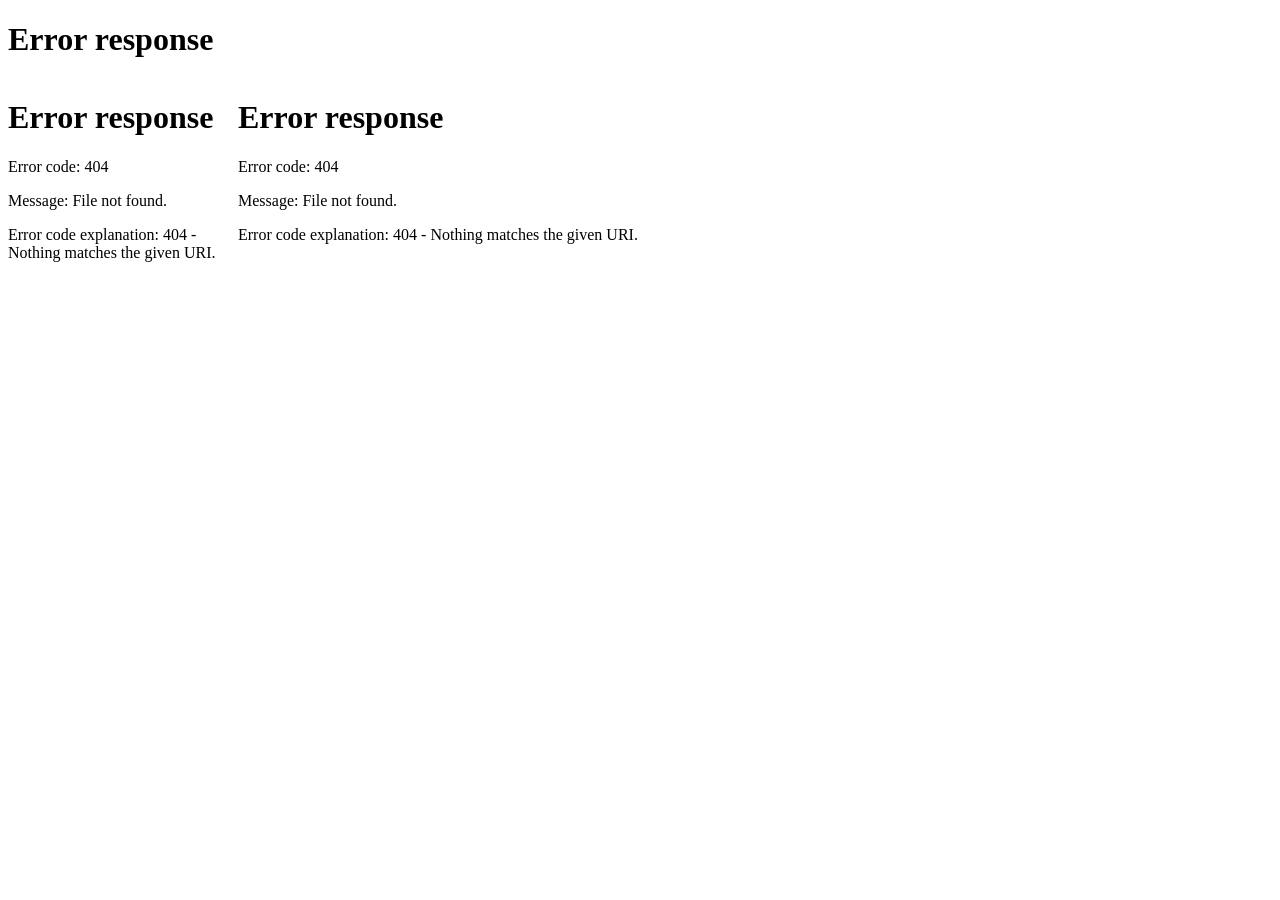
==== src/main/webapp/index.html @ f643abd0 "Add src/main/webapp/index.html" ====
<!DOCTYPE html><html><head><meta charset="UTF-8"><title>Student Registration</title></head><frameset rows="78,*" frameborder="0"><frame src="header.html" name="headerFrame" scrolling="no" noresize><frameset cols="230,*" frameborder="0"><frame src="navigation.html" name="navFrame" noresize><frame src="register.html" name="contentFrame"></frameset></frameset></html>
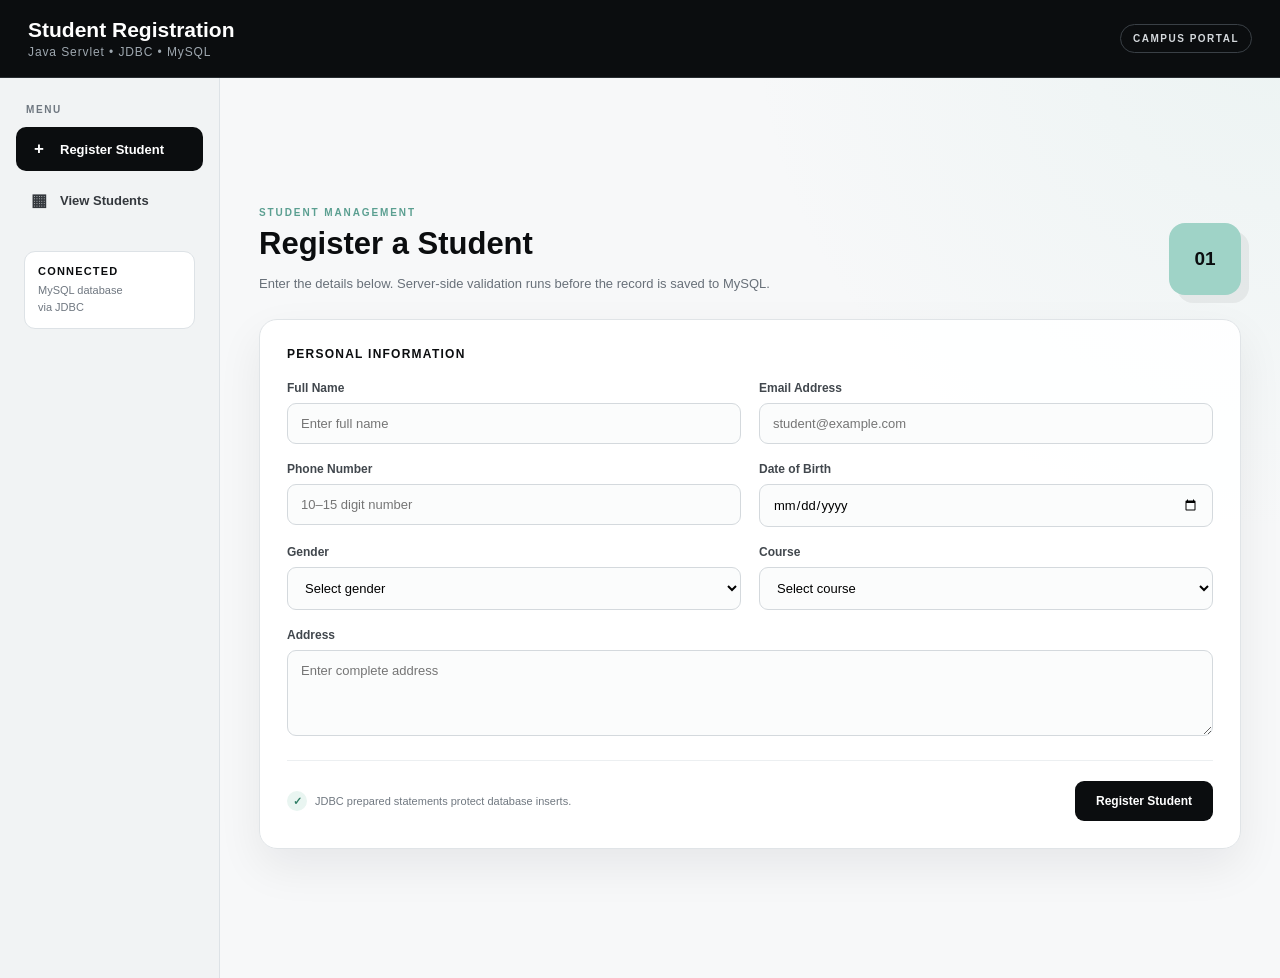
==== commit 0fd5cabb: "Simplify app to single HTML page" ====
--- a/src/main/webapp/index.html
+++ b/src/main/webapp/index.html
@@ -1 +1,87 @@
-<!DOCTYPE html><html><head><meta charset="UTF-8"><title>Student Registration</title></head><frameset rows="78,*" frameborder="0"><frame src="header.html" name="headerFrame" scrolling="no" noresize><frameset cols="230,*" frameborder="0"><frame src="navigation.html" name="navFrame" noresize><frame src="register.html" name="contentFrame"></frameset></frameset></html>+<!DOCTYPE html>
+<html lang="en">
+<head>
+<meta charset="UTF-8">
+<meta name="viewport" content="width=device-width, initial-scale=1.0">
+<title>Student Registration</title>
+<link rel="stylesheet" href="css/style.css">
+<style>
+body{background:radial-gradient(circle at top right,rgba(159,211,199,.13),transparent 33%),#f7f8f9}
+.app{min-height:100vh}.topbar{position:sticky;top:0;z-index:10;height:78px;padding:0 28px;display:flex;align-items:center;justify-content:space-between;color:#fff;background:#0b0d0f;border-bottom:1px solid #282d31}.brand{font-size:21px;font-weight:700}.brand-subtitle{margin-top:3px;color:#9ea7af;font-size:12px;letter-spacing:.9px}.topbar-badge{padding:8px 12px;border:1px solid #3a4046;border-radius:999px;color:#d5d9dd;font-size:10px;font-weight:700;letter-spacing:1.5px}.layout{display:grid;grid-template-columns:220px 1fr;min-height:calc(100vh - 78px)}.sidebar{padding:26px 16px;background:#f1f3f4;border-right:1px solid #dde2e6}.sidebar-label{margin:0 10px 12px;color:#6f7780;font-size:10px;font-weight:800;letter-spacing:1.6px}.nav-button{width:100%;display:flex;gap:11px;align-items:center;margin-bottom:7px;padding:12px 13px;border:0;background:transparent;color:#34383d;text-align:left;font:inherit;font-size:13px;font-weight:600;border-radius:10px;cursor:pointer}.nav-button:hover{background:#e3e6e8}.nav-button.active{background:#0b0d0f;color:#fff}.nav-icon{width:20px;text-align:center;font-size:17px}.sidebar-note{margin:28px 8px 0;padding:13px;background:#fff;border:1px solid #dde2e6;border-radius:11px}.sidebar-note-title{font-size:11px;font-weight:800;text-transform:uppercase;letter-spacing:1.2px}.sidebar-note-text{margin-top:5px;color:#6f7780;font-size:11px;line-height:1.5}.page{max-width:1050px;width:100%;margin:auto;padding:34px}.hero{display:flex;justify-content:space-between;align-items:flex-end;margin-bottom:24px}.eyebrow{margin-bottom:8px;color:#5b9f91;font-size:10px;font-weight:800;letter-spacing:1.9px}.hero h1{margin:0;font-size:31px}.hero p{max-width:690px;margin:11px 0 0;color:#687079;font-size:13px;line-height:1.7}.hero-mark{width:72px;height:72px;display:grid;place-items:center;background:#9fd3c7;border-radius:16px;font-size:19px;font-weight:900;box-shadow:8px 8px 0 rgba(11,13,15,.06)}.card{padding:27px;background:rgba(255,255,255,.95);border:1px solid #e0e4e7;border-radius:18px;box-shadow:0 18px 45px rgba(16,20,24,.07)}.form-section-title{margin-bottom:20px;font-size:12px;font-weight:800;text-transform:uppercase;letter-spacing:1.25px}.form-grid{display:grid;grid-template-columns:repeat(2,minmax(0,1fr));gap:18px}.field{display:flex;flex-direction:column}.full-width{grid-column:1/-1}.field label{margin-bottom:8px;color:#41474d;font-size:12px;font-weight:700}.field input,.field select,.field textarea{width:100%;padding:12px 13px;background:#fbfcfc;border:1px solid #d4d9dd;border-radius:9px;outline:none;font:inherit;font-size:13px}.field input:focus,.field select:focus,.field textarea:focus{border-color:#5b9f91;box-shadow:0 0 0 3px rgba(91,159,145,.12)}.field textarea{resize:vertical}.form-footer{display:flex;justify-content:space-between;gap:20px;align-items:center;margin-top:24px;padding-top:20px;border-top:1px solid #eceff1}.security-note{display:flex;gap:8px;align-items:center;color:#707880;font-size:11px}.shield{width:20px;height:20px;display:grid;place-items:center;color:#2f7d65;background:#e9f5f1;border-radius:50%;font-weight:900}.primary-button{border:0;border-radius:9px;padding:13px 21px;color:#fff;background:#0b0d0f;cursor:pointer;font:inherit;font-size:12px;font-weight:800}.primary-button:hover{background:#24292e}.notice{display:none;margin-bottom:18px;padding:13px 15px;border-radius:10px;font-size:12px;font-weight:600}.notice.success{display:block;color:#2f7d65;background:#e9f5f1;border:1px solid #cce8df}.notice.error{display:block;color:#b64d5f;background:#faecef;border:1px solid #f0cbd2}.table-wrap{overflow-x:auto;margin-top:20px}.student-table{width:100%;border-collapse:collapse;font-size:12px}.student-table th{padding:12px 13px;color:#687078;background:#f4f6f7;border-bottom:1px solid #dfe3e6;text-align:left;font-size:10px;text-transform:uppercase;letter-spacing:1.1px}.student-table td{padding:13px;border-bottom:1px solid #eef0f2;color:#34393e;vertical-align:top}.student-table tbody tr:hover{background:#fafbfb}.loading,.empty-state{padding:35px;text-align:center;color:#707880;background:#fafbfb;border:1px dashed #d6dce0;border-radius:12px}@media(max-width:800px){.layout{grid-template-columns:1fr}.sidebar{display:flex;gap:8px;padding:10px;border-right:0;border-bottom:1px solid #dde2e6}.sidebar-label,.sidebar-note{display:none}.nav-button{margin:0}.page{padding:24px 18px}.form-grid{grid-template-columns:1fr}.full-width{grid-column:auto}.form-footer{flex-direction:column;align-items:stretch}.hero-mark{display:none}.topbar{padding:0 16px}.topbar-badge{display:none}}
+</style>
+</head>
+<body>
+<div class="app">
+<header class="topbar">
+<div><div class="brand">Student Registration</div><div class="brand-subtitle">Java Servlet • JDBC • MySQL</div></div>
+<div class="topbar-badge">CAMPUS PORTAL</div>
+</header>
+<div class="layout">
+<aside class="sidebar">
+<div class="sidebar-label">MENU</div>
+<button class="nav-button active" id="registerNav" type="button" onclick="showRegister()"><span class="nav-icon">+</span><span>Register Student</span></button>
+<button class="nav-button" id="studentsNav" type="button" onclick="showStudents()"><span class="nav-icon">▦</span><span>View Students</span></button>
+<div class="sidebar-note"><div class="sidebar-note-title">Connected</div><div class="sidebar-note-text">MySQL database<br>via JDBC</div></div>
+</aside>
+<main class="page">
+<section id="registerSection">
+<div class="hero"><div><div class="eyebrow">STUDENT MANAGEMENT</div><h1>Register a Student</h1><p>Enter the details below. Server-side validation runs before the record is saved to MySQL.</p></div><div class="hero-mark">01</div></div>
+<div id="notice" class="notice"></div>
+<section class="card">
+<form action="register" method="post" autocomplete="off">
+<div class="form-section-title">Personal Information</div>
+<div class="form-grid">
+<div class="field"><label>Full Name</label><input name="fullName" maxlength="100" required placeholder="Enter full name"></div>
+<div class="field"><label>Email Address</label><input type="email" name="email" maxlength="120" required placeholder="student@example.com"></div>
+<div class="field"><label>Phone Number</label><input type="tel" name="phone" minlength="10" maxlength="15" pattern="[0-9]{10,15}" required placeholder="10–15 digit number"></div>
+<div class="field"><label>Date of Birth</label><input type="date" name="dateOfBirth" required></div>
+<div class="field"><label>Gender</label><select name="gender" required><option value="">Select gender</option><option>Male</option><option>Female</option><option>Other</option></select></div>
+<div class="field"><label>Course</label><select name="course" required><option value="">Select course</option><option>B.Tech CSE</option><option>B.Tech IT</option><option>B.Tech ECE</option><option>B.Tech EEE</option><option>B.Tech ME</option><option>BCA</option><option>MCA</option></select></div>
+<div class="field full-width"><label>Address</label><textarea name="address" maxlength="255" rows="4" required placeholder="Enter complete address"></textarea></div>
+</div>
+<div class="form-footer"><div class="security-note"><span class="shield">✓</span>JDBC prepared statements protect database inserts.</div><button class="primary-button" type="submit">Register Student</button></div>
+</form>
+</section>
+</section>
+<section id="studentsSection" style="display:none">
+<div class="hero"><div><div class="eyebrow">STUDENT MANAGEMENT</div><h1>Registered Students</h1><p>Records retrieved from the MySQL database through the StudentListServlet.</p></div><div class="hero-mark">02</div></div>
+<section class="card"><div id="studentsContent" class="loading">Loading students...</div></section>
+</section>
+</main>
+</div>
+</div>
+<script>
+function showRegister(){
+document.getElementById('registerSection').style.display='block';
+document.getElementById('studentsSection').style.display='none';
+document.getElementById('registerNav').classList.add('active');
+document.getElementById('studentsNav').classList.remove('active');
+}
+async function showStudents(){
+document.getElementById('registerSection').style.display='none';
+document.getElementById('studentsSection').style.display='block';
+document.getElementById('registerNav').classList.remove('active');
+document.getElementById('studentsNav').classList.add('active');
+const box=document.getElementById('studentsContent');
+box.className='loading'; box.textContent='Loading students...';
+try{
+const response=await fetch('students');
+if(!response.ok) throw new Error('Unable to load student records.');
+box.className='';
+box.innerHTML=await response.text();
+}catch(error){
+box.className='notice error'; box.textContent=error.message;
+}
+}
+const params=new URLSearchParams(window.location.search);
+const status=params.get('status');
+const message=params.get('message');
+if(status){
+const notice=document.getElementById('notice');
+notice.className='notice '+(status==='success'?'success':'error');
+notice.textContent=message || (status==='success'?'Registration completed successfully.':'Registration failed.');
+history.replaceState({},document.title,window.location.pathname);
+}
+</script>
+</body>
+</html>
--- a/src/main/webapp/css/style.css
+++ b/src/main/webapp/css/style.css
@@ -0,0 +1 @@
+:root{--black:#0b0d0f;--gray:#6f7780;--light:#f7f8f9;--white:#fff;--border:#dde2e6;--accent:#9fd3c7;--accentDark:#5b9f91;--success:#2f7d65;--danger:#b64d5f}*{box-sizing:border-box}html,body{margin:0;min-height:100%;font-family:"Segoe UI",Arial,sans-serif;color:var(--black)}.header-page{background:var(--black)}.topbar{height:78px;padding:0 28px;display:flex;align-items:center;justify-content:space-between;color:#fff;background:linear-gradient(135deg,rgba(255,255,255,.05),transparent 45%),var(--black);border-bottom:1px solid #282d31}.brand{font-size:21px;font-weight:700}.brand-subtitle{margin-top:3px;color:#9ea7af;font-size:12px;letter-spacing:.9px}.topbar-badge{padding:8px 12px;border:1px solid #3a4046;border-radius:999px;color:#d5d9dd;font-size:10px;font-weight:700;letter-spacing:1.5px}.navigation-page{background:#f1f3f4}.sidebar{min-height:100vh;padding:26px 16px;background:#f1f3f4;border-right:1px solid var(--border)}.sidebar-label{margin:0 10px 12px;color:var(--gray);font-size:10px;font-weight:800;letter-spacing:1.6px}.nav-link{display:flex;gap:11px;align-items:center;margin-bottom:7px;padding:12px 13px;color:#34383d;text-decoration:none;font-size:13px;font-weight:600;border-radius:10px}.nav-link:hover{background:#e3e6e8}.nav-link.active{background:var(--black);color:#fff}.nav-icon{width:20px;text-align:center;font-size:17px}.sidebar-note{margin:28px 8px 0;padding:13px;background:#fff;border:1px solid var(--border);border-radius:11px}.sidebar-note-title{font-size:11px;font-weight:800;text-transform:uppercase;letter-spacing:1.2px}.sidebar-note-text{margin-top:5px;color:var(--gray);font-size:11px;line-height:1.5}.content-page{background:radial-gradient(circle at top right,rgba(159,211,199,.13),transparent 33%),var(--light)}.page-shell{max-width:1050px;margin:auto;padding:34px}.hero{display:flex;justify-content:space-between;align-items:flex-end;margin-bottom:24px}.eyebrow{margin-bottom:8px;color:var(--accentDark);font-size:10px;font-weight:800;letter-spacing:1.9px}.hero h1{margin:0;font-size:31px}.hero p{max-width:690px;margin:11px 0 0;color:#687079;font-size:13px;line-height:1.7}.hero-mark{width:72px;height:72px;display:grid;place-items:center;background:var(--accent);border-radius:16px;font-size:19px;font-weight:900;box-shadow:8px 8px 0 rgba(11,13,15,.06)}.card,.status-card{padding:27px;background:rgba(255,255,255,.95);border:1px solid #e0e4e7;border-radius:18px;box-shadow:0 18px 45px rgba(16,20,24,.07)}.form-section-title{margin-bottom:20px;font-size:12px;font-weight:800;text-transform:uppercase;letter-spacing:1.25px}.form-grid{display:grid;grid-template-columns:repeat(2,minmax(0,1fr));gap:18px}.field{display:flex;flex-direction:column}.full-width{grid-column:1/-1}.field label{margin-bottom:8px;color:#41474d;font-size:12px;font-weight:700}.field input,.field select,.field textarea{width:100%;padding:12px 13px;background:#fbfcfc;border:1px solid #d4d9dd;border-radius:9px;outline:none;font:inherit;font-size:13px}.field input:focus,.field select:focus,.field textarea:focus{border-color:var(--accentDark);box-shadow:0 0 0 3px rgba(91,159,145,.12)}.field textarea{resize:vertical}.form-footer{display:flex;justify-content:space-between;gap:20px;align-items:center;margin-top:24px;padding-top:20px;border-top:1px solid #eceff1}.security-note{display:flex;gap:8px;align-items:center;color:#707880;font-size:11px}.shield{width:20px;height:20px;display:grid;place-items:center;color:var(--success);background:#e9f5f1;border-radius:50%;font-weight:900}.primary-button{border:0;border-radius:9px;padding:13px 21px;color:#fff;background:var(--black);cursor:pointer;font:inherit;font-size:12px;font-weight:800}.primary-button:hover{background:#24292e}.status-wrap{max-width:720px;margin:80px auto;padding:0 25px}.status-card{padding:35px}.status-badge{display:inline-block;padding:7px 10px;border-radius:999px;font-size:10px;font-weight:800;letter-spacing:1.2px}.status-success .status-badge{color:var(--success);background:#e9f5f1}.status-error .status-badge{color:var(--danger);background:#faecef}.status-card h1{margin:16px 0 9px;font-size:28px}.status-card p{color:#6b737b;line-height:1.7;font-size:13px}.back-link{display:inline-block;margin-top:23px;padding:11px 17px;color:#fff;background:var(--black);border-radius:8px;text-decoration:none;font-size:12px;font-weight:800}.table-wrap{overflow-x:auto;margin-top:20px}.student-table{width:100%;border-collapse:collapse;font-size:12px}.student-table th{padding:12px 13px;color:#687078;background:#f4f6f7;border-bottom:1px solid #dfe3e6;text-align:left;font-size:10px;text-transform:uppercase;letter-spacing:1.1px}.student-table td{padding:13px;border-bottom:1px solid #eef0f2;color:#34393e;vertical-align:top}.student-table tbody tr:hover{background:#fafbfb}.empty-state{padding:35px;text-align:center;color:#707880;background:#fafbfb;border:1px dashed #d6dce0;border-radius:12px}@media(max-width:800px){.page-shell{padding:24px 18px}.form-grid{grid-template-columns:1fr}.full-width{grid-column:auto}.form-footer{flex-direction:column;align-items:stretch}.hero-mark{display:none}}
